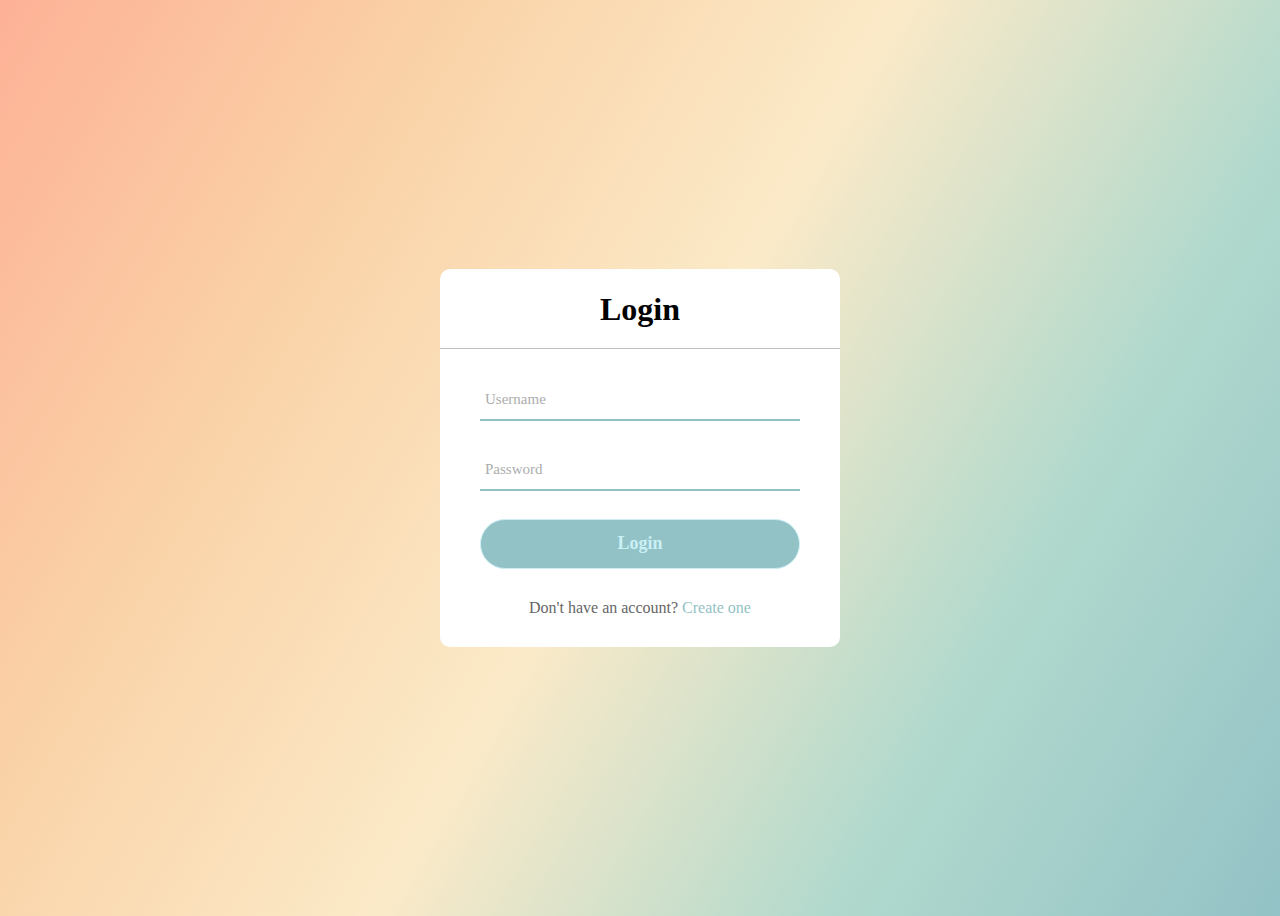
==== netFriends/src/main/webapp/login.html @ 48ae61f2 "Added Login and Signup" ====
<!DOCTYPE html>
<html>
  <head>
    <meta charset="UTF-8">
    <title>SignUp</title>
    <link rel="stylesheet" href="style.css">
    <link rel="stylesheet" href="https://fonts.googleapis.com/icon?family=Material+Icons">
    <link rel="stylesheet" href="https://cdnjs.cloudflare.com/ajax/libs/font-awesome/4.7.0/css/font-awesome.min.css">
  </head>

  <body>
    <div class="content">
       <text>
         <h1> Login </h1>
         <form method = "post">
           <div class = "textFields">
            <input type="text" required>
            <label>Username</label>
            <span></span>
           </div>
           <div class = "textFields">
            <input type="password" required>
            <label>Password</label>
            <span></span>
           </div>
            <input type= "submit" value= "Login">
           <div class= "signUpLink">
             Don't have an account? <a href="signup.html"> Create one </a>
           </div>
         </form>
       </text>
    </div>

  </body>
</html>
---- netFriends/src/main/webapp/style.css ----
/* LogIn Stylesheet*/

body{

    font-family: 'Nunito';
    background: linear-gradient(120deg,#FDB196,#FAD2A7,#FBEAC8,#B1D9CD,#93C2C6);
    height: 100vh;
    display: flex;
    justify-content: center;
    align-items: center;
    overflow: hidden;
}
.content{
    position: absolute;
    width: 400px;
    background: white;
    border-radius: 10px;
}
.content h1{
    text-align: center;
    padding: 0 0 20px 0;
    border-bottom: 1px solid silver;
}
.content form {
    padding: 0 40px;
    box-sizing: border-box;
}
form .textFields {
    position: relative;
    border-bottom: 2px;
    margin: 30px 0;
}
.textFields input{
    width: 100%;
    padding: 0 5px;
    height: 40px;
    font-size: 15px;
    border: none;
    background: none;
    outline: none;
}
.textFields label{
   position: absolute;
   top: 50%;
   left:5px;
   color: #adadad;
   transform: translateY(-50%);
   font-size: 15px;
   pointer-events: none;
   transition: .5s;
}
.textFields span::before{
    content: '';
    position: absolute;
    top: 40px;
    left: 0;
    width: 100%;
    height: 2px;
    background: #93C2C6;
    transition: .5s;
}
.textFields input:focus ~ label,
.textFields input:valid ~ label {
    top: -5px;
    color: #93C2C6;
}

.textFields input:focus ~ span::before,
.textFields input:valid ~ span::before{
    width: 100%;
}

input[type= "submit"] {
  width: 100%;
  height: 50px;
  border: 1px solid;
  background: #93C2C6;
  border-radius: 25px;
  font-size: 18px;
  font-family: 'Nunito';
  color: #CAF0F6;
  font-weight: 700;
  cursor: pointer;
  outline: none;
  justify-content: center;
}
input[type= "submit"]:hover{
  border-color:#B1D9CD ;
  transition: .5s;
}
.signUpLink {
  margin: 30px 0;
  text-align: center;
  font-size: 16px;
  color: #666666;
}
.signUpLink a{
  color: #93C2C6;
  text-decoration: none;
}
.signUpLink a:hover{
  text-decoration: underline;
}

/* SignUp Stylesheet*/

.container {
  font-family: 'Nunito';
  background: linear-gradient(120deg,#C0DEDA,#C2CBE4,#F4F3EA,#F7E7DC,#EED3E5, #D4C4E9);
  display: flex;
  justify-content: center;
  align-items: center;
  overflow: hidden;
}
.contentContainer{
  width: 400px;
  height: 660;
  background: white;
  border-radius: 10px;
}
.contentContainer h1{
  text-align: center;
  padding: 0 0 20px 0;
  border-bottom: 1px solid silver;
}
.formContent form{
  width: 300px;
  margin-left: 10%;
}
.formContent label{
  display: flex;
  margin-top: 20px;
  font-size: 18px;
  pointer-events: none;
  transition: .5s;

}
.formContent input {
  font-size: 17px;
  font-family: 'Nunito';
  width: 100%;
  padding: 7px;
  color: #666666;
  border: none;
  border-bottom: 1px solid #93C2C6;
  outline: none;

}

.contentContainer input[type= "submit"] {
  width: 100%;
  height: 50px;
  border: 1px solid;
  margin-top: 20px;
  background: #93C2C6;
  border-radius: 25px;
  font-size: 18px;
  color: #CAF0F6;
  font-weight: 700;
  cursor: pointer;
  outline: none;
  justify-content: center;
}
.contentContainer input[type= "submit"]:hover{
  border-color:#B1D9CD ;
  transition: .5s;

}
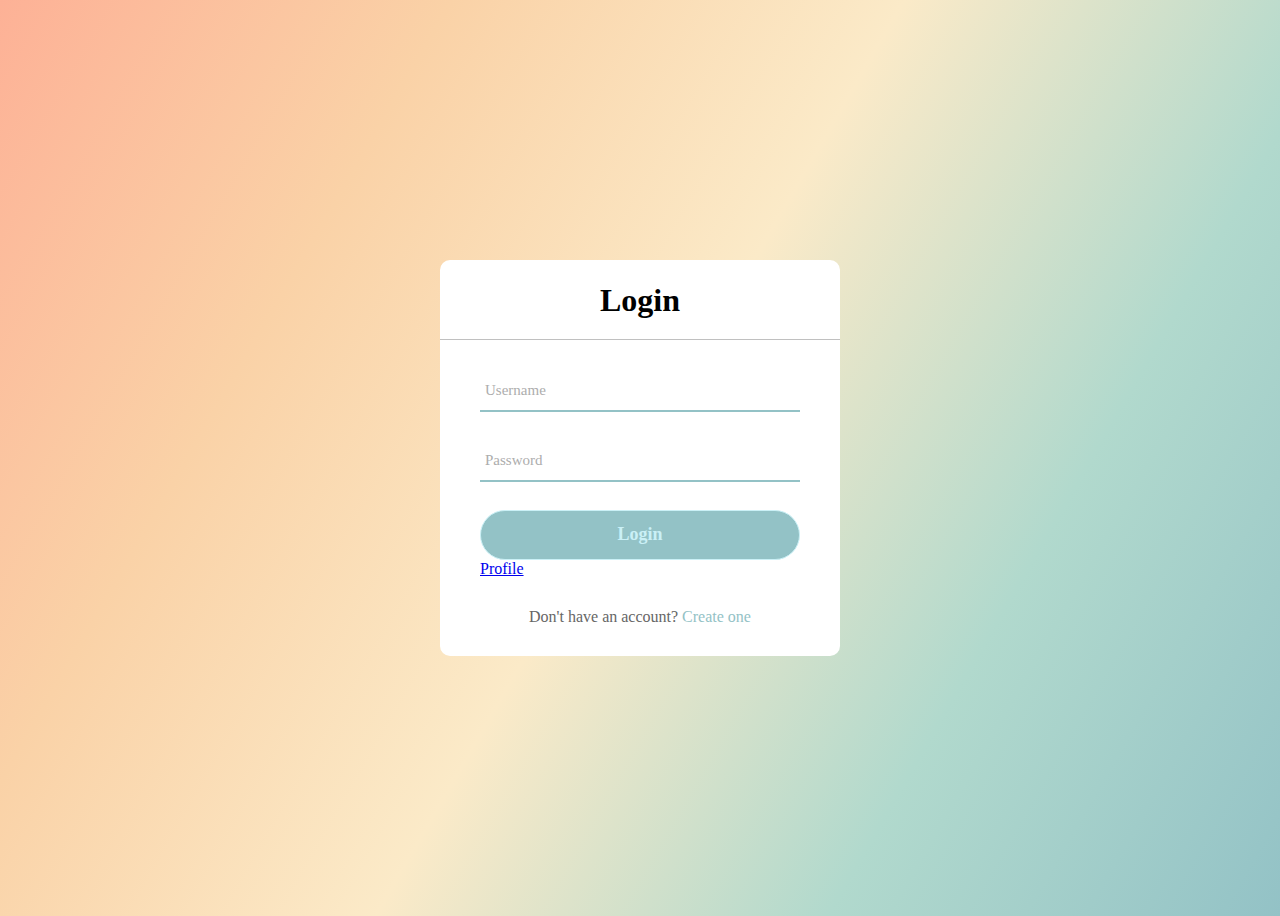
==== commit c638b70c: "Code merged" ====
--- a/netFriends/src/main/webapp/login.html
+++ b/netFriends/src/main/webapp/login.html
@@ -18,12 +18,16 @@
             <label>Username</label>
             <span></span>
            </div>
+
            <div class = "textFields">
             <input type="password" required>
             <label>Password</label>
             <span></span>
            </div>
+           
             <input type= "submit" value= "Login">
+            <a href="profile.html">Profile</a>
+
            <div class= "signUpLink">
              Don't have an account? <a href="signup.html"> Create one </a>
            </div>
--- a/netFriends/src/main/webapp/style.css
+++ b/netFriends/src/main/webapp/style.css
@@ -1,7 +1,6 @@
 /* LogIn Stylesheet*/
 
 body{
-
     font-family: 'Nunito';
     background: linear-gradient(120deg,#FDB196,#FAD2A7,#FBEAC8,#B1D9CD,#93C2C6);
     height: 100vh;
@@ -84,6 +83,7 @@
   outline: none;
   justify-content: center;
 }
+
 input[type= "submit"]:hover{
   border-color:#B1D9CD ;
   transition: .5s;
@@ -166,3 +166,179 @@
   transition: .5s;
 
 }
+/* Profile Stylesheet*/
+
+.profile {
+    margin: 0;
+    font-family: Arial, "Helvetica Neue", Helvetica, sans-serif;
+    font-size: 17px;
+    color: #957DAD;
+    line-height: 1.6;
+}
+
+#showcase {
+    background-image: url("../img/back.jpg");
+    background-size: cover;
+    background-position: center;
+    height: 100vh;
+    display: flex;
+    flex-direction: column;
+    justify-content: center;
+    align-items: center;
+    text-align: center;
+    padding: 0 20px;
+}
+
+#showcase .button {
+    font-size: 18px;
+    text-decoration: none;
+    color: #957DAD;
+    border: #957DAD 1px solid;
+    padding: 5px 10px;
+    border-radius: 10px;
+    margin-top: 20px;  
+    
+}
+
+#showcase .button:hover {
+    background: #957DAD;
+    color: #fff;
+}
+#showcase .button2 {
+    font-size: 18px;
+    text-decoration: none;
+    color: #957DAD;
+    border: #957DAD 1px solid;
+    padding: 5px 10px;
+    border-radius: 10px;
+    margin-top: 20px;
+}
+
+#showcase .button2:hover {
+    background: #957DAD;
+    color: #fff;
+}
+/* Profile */
+.profile {
+    background-image:url("../img/back.jpg");
+    background-size:cover;
+    background-position: center;
+    height: 100vh;
+    display: flex;
+    flex-direction: column;
+    justify-content: center;
+    align-items: center;
+    text-align: center;
+    padding:0 20px;
+}
+
+.box{
+  box-sizing: border-box;
+  width: 153px;
+  height: 153px;
+  border:2px solid rgb(205, 180, 230);
+  box-shadow: -3px -3px 7px #ffffff73,
+  3px 3px 5px rgba(94,104,121,0.288);
+  border-radius: 50%;
+  background-color: #957DAD;
+  margin-top: 50px;
+  overflow: hidden;
+  transition: all 1s;
+}
+.box:hover{
+  width: 360px;
+  height: 600px;
+  border-radius: 5px;
+}
+.pf img{
+  box-sizing: border-box;
+  width:149px;
+  height:149px;
+  border-radius:50%;
+  margin:0;
+  border:5px solid rgb(205, 180, 230);
+  padding: 3px;
+  background-color: white;
+  overflow: hidden;
+  transition: all 1s;
+
+}
+.box:hover img{
+  width: 100px;
+  height: 100px;
+  margin:20px 35% ;
+}
+.pf hr{
+  width:500px;
+  line-height:20px;
+  margin:10px 10px 10px 10px;
+}
+.pf input[type="text"],
+.pf input[type="text"],
+.pf input[type="text"] {
+  display: block;
+  box-sizing: border-box;
+  color: #fff;
+  margin-bottom: 30px;
+  padding: 4px;
+  width: 220px;
+  height: 32px;
+  border: none;
+  border-bottom: 1px solid #fff;
+  font-family: 'Roboto', sans-serif;
+  font-weight: 400;
+  font-size: 15px;
+  transition: 0.2s ease;
+  background: none;
+}
+.pf input[type="text"]{
+  margin-top: 25px;
+}
+
+.pf input[type="text"]:focus,
+.pf input[type="email"]:focus,
+.pf input[type="number"]:focus {
+  border-bottom: 2px solid #fff;
+  border-bottom-right-radius:20px;
+  color: #fff;
+  transition: 0.2s ease;
+  background: rgba(156, 10, 240, 0.212);
+  border-top: none;
+}
+
+
+.pf button{
+  border:1px solid #fff;
+  background-color: #957DAD;
+  color:white;
+  height: 30px;
+  width: 100px;
+  border-radius: 5px;
+  left:0;
+  margin:0px;
+  transition: all .3s;
+}
+.pf button:hover{
+  transform: scale(1.1);
+  background-color: rgba(240, 10, 152, 0.24);
+}
+.pf input[type="file"]{
+  display:none;
+}
+.pf label {
+  box-sizing: border-box;
+  width:40px;
+  height:20px;
+  background-color: #957DAD;
+  color:white;
+  border:1px solid #fff;
+  background-color: #957DAD;
+  color:white;
+  padding: 4px;
+  border-radius: 2px;
+}
+
+.pf label:hover {
+  background-color: rgba(240, 10, 152, 0.24);
+  transform: scale(1.1);
+}